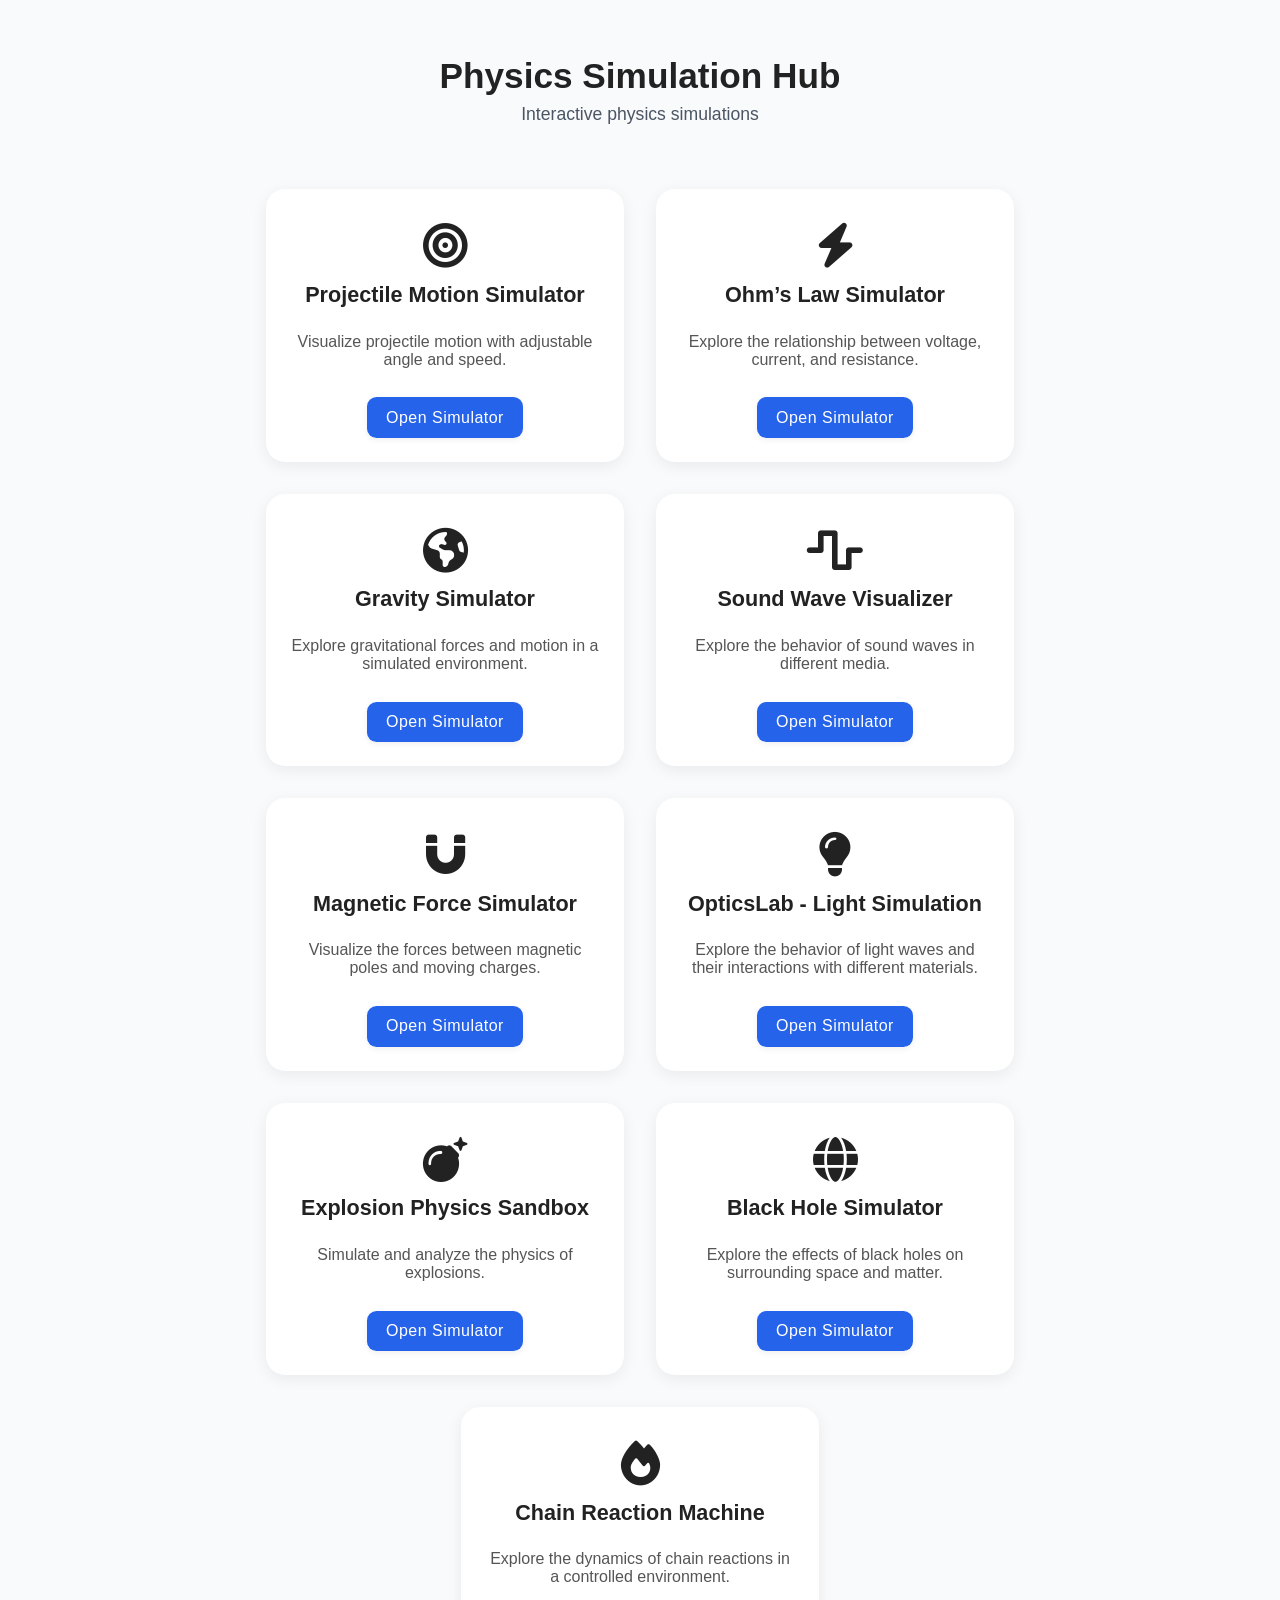
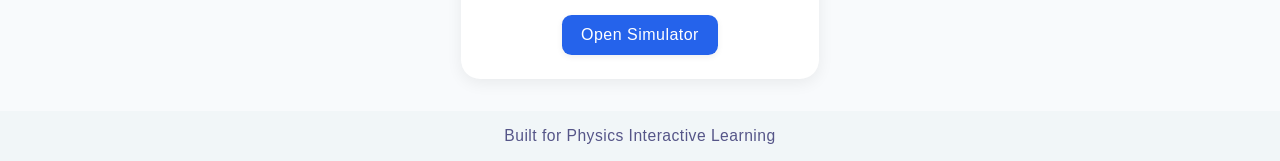
==== index.html @ c5a839e2 "Add files via upload" ====
<!DOCTYPE html>
<html lang="en">
<head>
  <meta charset="UTF-8">
  <meta name="viewport" content="width=device-width,initial-scale=1.0">
  <title>Physics Simulation Hub</title>
  <link rel="stylesheet" href="head.css">
  <link rel="stylesheet" href="https://cdnjs.cloudflare.com/ajax/libs/font-awesome/6.5.0/css/all.min.css">
</head>
<body>
  <header class="dashboard-header">
    <h1>Physics Simulation Hub</h1>
    <p class="intro">Interactive physics simulations</p>
  </header>
  <main class="dashboard-main">
    <!-- All cards inside one card-grid container -->
    <div class="card-grid">

      <div class="project-card" id="projectile-card">
        <div class="card-emoji"><i class="fa-solid fa-bullseye"></i></div>
        <h2>Projectile Motion Simulator</h2>
        <p>Visualize projectile motion with adjustable angle and speed.</p>
        <button class="open-btn" data-target="projects/projectile.html">Open Simulator</button>
      </div>

      <div class="project-card" id="ohms-card">
        <div class="card-emoji"><i class="fa-solid fa-bolt"></i>
</div>
        <h2>Ohm’s Law Simulator</h2>
        <p>Explore the relationship between voltage, current, and resistance.</p>
        <button class="open-btn" data-target="projects/ohms.html">Open Simulator</button>
      </div>

      <div class="project-card" id="gravity-card">
        <div class="card-emoji"><i class="fa-solid fa-earth-americas"></i></div>
        <h2>Gravity Simulator</h2>
        <p>Explore gravitational forces and motion in a simulated environment.</p>
        <button class="open-btn" data-target="projects/gravity playground.html">Open Simulator</button>
      </div>

      <div class="project-card" id="circuit-card">
        <div class="card-emoji"><i class="fa-solid fa-wave-square"></i></div>
        <h2>Sound Wave Visualizer</h2>
        <p>Explore the behavior of sound waves in different media.</p>
        <button class="open-btn" data-target="projects/sound.html">Open Simulator</button>
      </div>

      <div class="project-card" id="spring-card">
        <div class="card-emoji"><i class="fa-solid fa-magnet"></i></div>
        <h2>Magnetic Force Simulator</h2>
        <p>Visualize the forces between magnetic poles and moving charges.</p>
        <button class="open-btn" data-target="projects/spring.html">Open Simulator</button>
      </div>

      <div class="project-card" id="gravity-card">
        <div class="card-emoji"><i class="fa-solid fa-lightbulb"></i></div>
        <h2>OpticsLab - Light Simulation</h2>
        <p>Explore the behavior of light waves and their interactions with different materials.</p>
        <button class="open-btn" data-target="projects/optics.html">Open Simulator</button>
      </div>

      <div class="project-card" id="waves-card">
        <div class="card-emoji"><i class="fa-solid fa-bomb"></i></div>
        <h2>Explosion Physics Sandbox</h2>
        <p>Simulate and analyze the physics of explosions.</p>
        <button class="open-btn" data-target="projects/explosion.html">Open Simulator</button>
      </div>

      <div class="project-card" id="newton-card">
        <div class="card-emoji"><i class="fa-solid fa-globe"></i></div>
        <h2>Black Hole Simulator</h2>
        <p>Explore the effects of black holes on surrounding space and matter.</p>
        <button class="open-btn" data-target="projects/blackhole.html">Open Simulator</button>
      </div>


      <div class="project-card" id="thermo-card">
        <div class="card-emoji"><i class="fa-solid fa-fire"></i></div>
        <h2>Chain Reaction Machine</h2>
        <p>Explore the dynamics of chain reactions in a controlled environment.</p>
        <button class="open-btn" data-target="projects/thermo.html">Open Simulator</button>
      </div>
    </div>
  </main>
  <footer>
    Built for Physics Interactive Learning
  </footer>
  <script src="head.js"></script>
</body>
</html>
---- head.css ----
/* Reset & Base Styles */
body {
  margin: 0;
  padding: 0;
  font-family: 'Inter', Arial, sans-serif;
  background: #f8fafc;
  color: #222;
  min-height: 100vh;
  display: flex;
  flex-direction: column;
}
header.dashboard-header {
  text-align: center;
  padding-top: 2rem;
  padding-bottom: .5rem;
}
.dashboard-header h1 {
  margin-bottom: .25em;
  font-size: 2.2rem;
}
.intro {
  font-size: 1.1rem;
  color: #4b5563;
  margin-top: 0;
  margin-bottom: 1.5rem;
}

/* Card Layout */
.card-grid {
  display: flex;
  justify-content: center;
  align-items: stretch;
  gap: 2rem;
  flex-wrap: wrap;
  padding: 2rem 1rem;
  max-width: 900px;
  margin: 0 auto;
}
.project-card {
  background: #fff;
  border-radius: 1.2em;
  box-shadow: 0 4px 16px 0 #0001;
  padding: 2rem 1.5rem 1.5rem 1.5rem;
  text-align: center;
  transition: transform 0.2s, box-shadow 0.2s;
  width: 310px;
  display: flex;
  flex-direction: column;
  align-items: center;
  position: relative;
  cursor: pointer;
}
.project-card:hover {
  transform: translateY(-6px) scale(1.025);
  box-shadow: 0 8px 24px 0 #0002;
  background: #eef7fb;
}
.card-emoji {
  font-size: 2.8rem;
  margin-bottom: .6rem;
  user-select: none;
  transition: transform 0.2s;
}
.project-card:hover .card-emoji {
  transform: rotate(-10deg) scale(1.09);
}
.project-card h2 {
  margin-top: 0;
  margin-bottom: .4em;
  font-size: 1.35rem;
}
.project-card p {
  color: #555;
  font-size: 1rem;
  margin-bottom: 1.8em;
}
.open-btn {
  padding: 0.7em 1.2em;
  background: #2563eb;
  color: #fff;
  border: none;
  border-radius: .6em;
  font-size: 1rem;
  letter-spacing: 0.03em;
  cursor: pointer;
  outline: none;
  box-shadow: 0 2px 6px 0 #0001;
  transition: background .16s, transform .14s;
}
.open-btn:hover, .open-btn:focus {
  background: #1e40af;
  transform: scale(1.05);
}

.dashboard-main {
  flex: 1;
  display: flex;
  align-items: center;
  justify-content: center;
}

/* Footer */
footer {
  text-align: center;
  color: #558;
  padding: 1em;
  background: #f1f6f8;
  letter-spacing: 0.03em;
  font-size: 0.98rem;
  margin-top: auto;
}

/* Responsive Styles */
@media (max-width: 500px) {
  .project-card {
    padding: 1.2rem .5rem 1rem .5rem;
    font-size: .97rem;
  }
  .card-emoji {
    font-size: 2.1rem;
  }
}
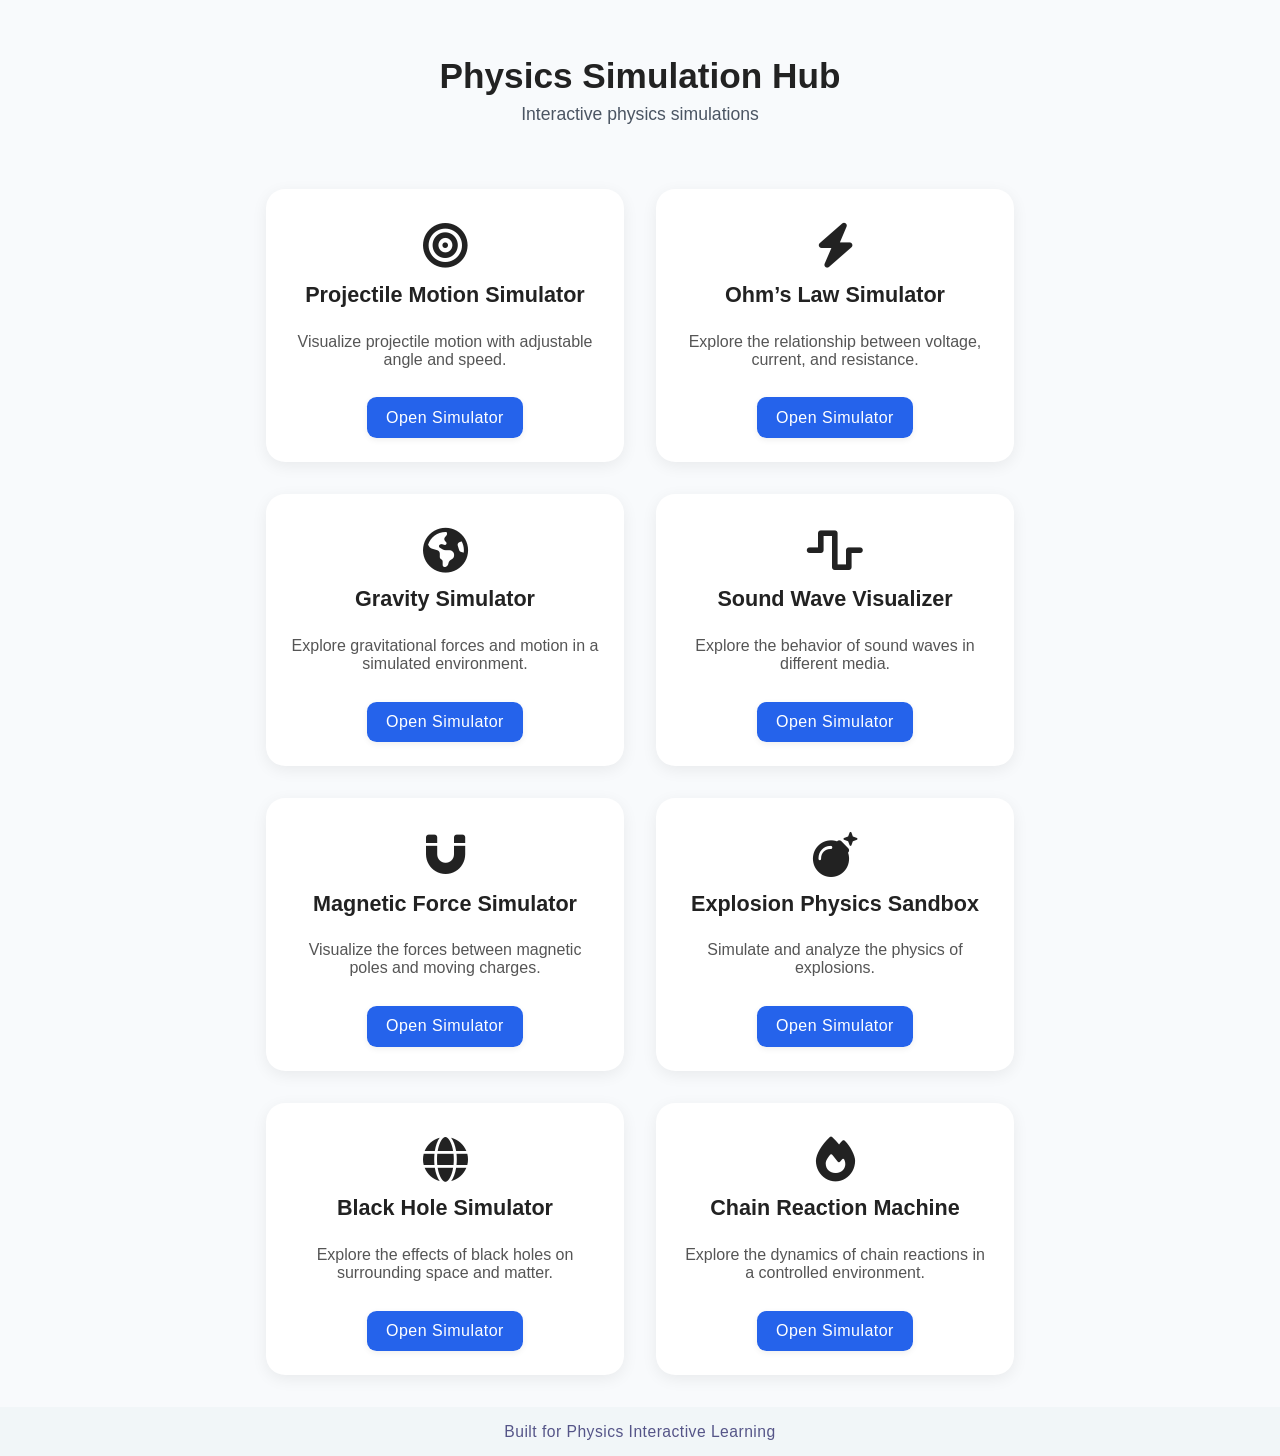
==== commit a02e1a64: "Add files via upload" ====
--- a/index.html
+++ b/index.html
@@ -20,57 +20,50 @@
         <div class="card-emoji"><i class="fa-solid fa-bullseye"></i></div>
         <h2>Projectile Motion Simulator</h2>
         <p>Visualize projectile motion with adjustable angle and speed.</p>
-        <button class="open-btn" data-target="projects/projectile.html">Open Simulator</button>
+        <button class="open-btn" data-target="projectile.html">Open Simulator</button>
       </div>
 
       <div class="project-card" id="ohms-card">
-        <div class="card-emoji"><i class="fa-solid fa-bolt"></i>
-</div>
+        <div class="card-emoji"><i class="fa-solid fa-bolt"></i></div>
         <h2>Ohm’s Law Simulator</h2>
         <p>Explore the relationship between voltage, current, and resistance.</p>
-        <button class="open-btn" data-target="projects/ohms.html">Open Simulator</button>
+        <button class="open-btn" data-target="ohms.html">Open Simulator</button>
       </div>
 
       <div class="project-card" id="gravity-card">
         <div class="card-emoji"><i class="fa-solid fa-earth-americas"></i></div>
         <h2>Gravity Simulator</h2>
         <p>Explore gravitational forces and motion in a simulated environment.</p>
-        <button class="open-btn" data-target="projects/gravity playground.html">Open Simulator</button>
+        <button class="open-btn" data-target="gravity playground.html">Open Simulator</button>
       </div>
 
       <div class="project-card" id="circuit-card">
         <div class="card-emoji"><i class="fa-solid fa-wave-square"></i></div>
         <h2>Sound Wave Visualizer</h2>
         <p>Explore the behavior of sound waves in different media.</p>
-        <button class="open-btn" data-target="projects/sound.html">Open Simulator</button>
+        <button class="open-btn" data-target="sound.html">Open Simulator</button>
       </div>
 
       <div class="project-card" id="spring-card">
         <div class="card-emoji"><i class="fa-solid fa-magnet"></i></div>
         <h2>Magnetic Force Simulator</h2>
         <p>Visualize the forces between magnetic poles and moving charges.</p>
-        <button class="open-btn" data-target="projects/spring.html">Open Simulator</button>
+        <button class="open-btn" data-target="magnetic.html">Open Simulator</button>
       </div>
 
-      <div class="project-card" id="gravity-card">
-        <div class="card-emoji"><i class="fa-solid fa-lightbulb"></i></div>
-        <h2>OpticsLab - Light Simulation</h2>
-        <p>Explore the behavior of light waves and their interactions with different materials.</p>
-        <button class="open-btn" data-target="projects/optics.html">Open Simulator</button>
-      </div>
 
       <div class="project-card" id="waves-card">
         <div class="card-emoji"><i class="fa-solid fa-bomb"></i></div>
         <h2>Explosion Physics Sandbox</h2>
         <p>Simulate and analyze the physics of explosions.</p>
-        <button class="open-btn" data-target="projects/explosion.html">Open Simulator</button>
+        <button class="open-btn" data-target="explosion.html">Open Simulator</button>
       </div>
 
       <div class="project-card" id="newton-card">
         <div class="card-emoji"><i class="fa-solid fa-globe"></i></div>
         <h2>Black Hole Simulator</h2>
         <p>Explore the effects of black holes on surrounding space and matter.</p>
-        <button class="open-btn" data-target="projects/blackhole.html">Open Simulator</button>
+        <button class="open-btn" data-target="blackhole.html">Open Simulator</button>
       </div>
 
 
@@ -78,7 +71,7 @@
         <div class="card-emoji"><i class="fa-solid fa-fire"></i></div>
         <h2>Chain Reaction Machine</h2>
         <p>Explore the dynamics of chain reactions in a controlled environment.</p>
-        <button class="open-btn" data-target="projects/thermo.html">Open Simulator</button>
+        <button class="open-btn" data-target="thermo.html">Open Simulator</button>
       </div>
     </div>
   </main>
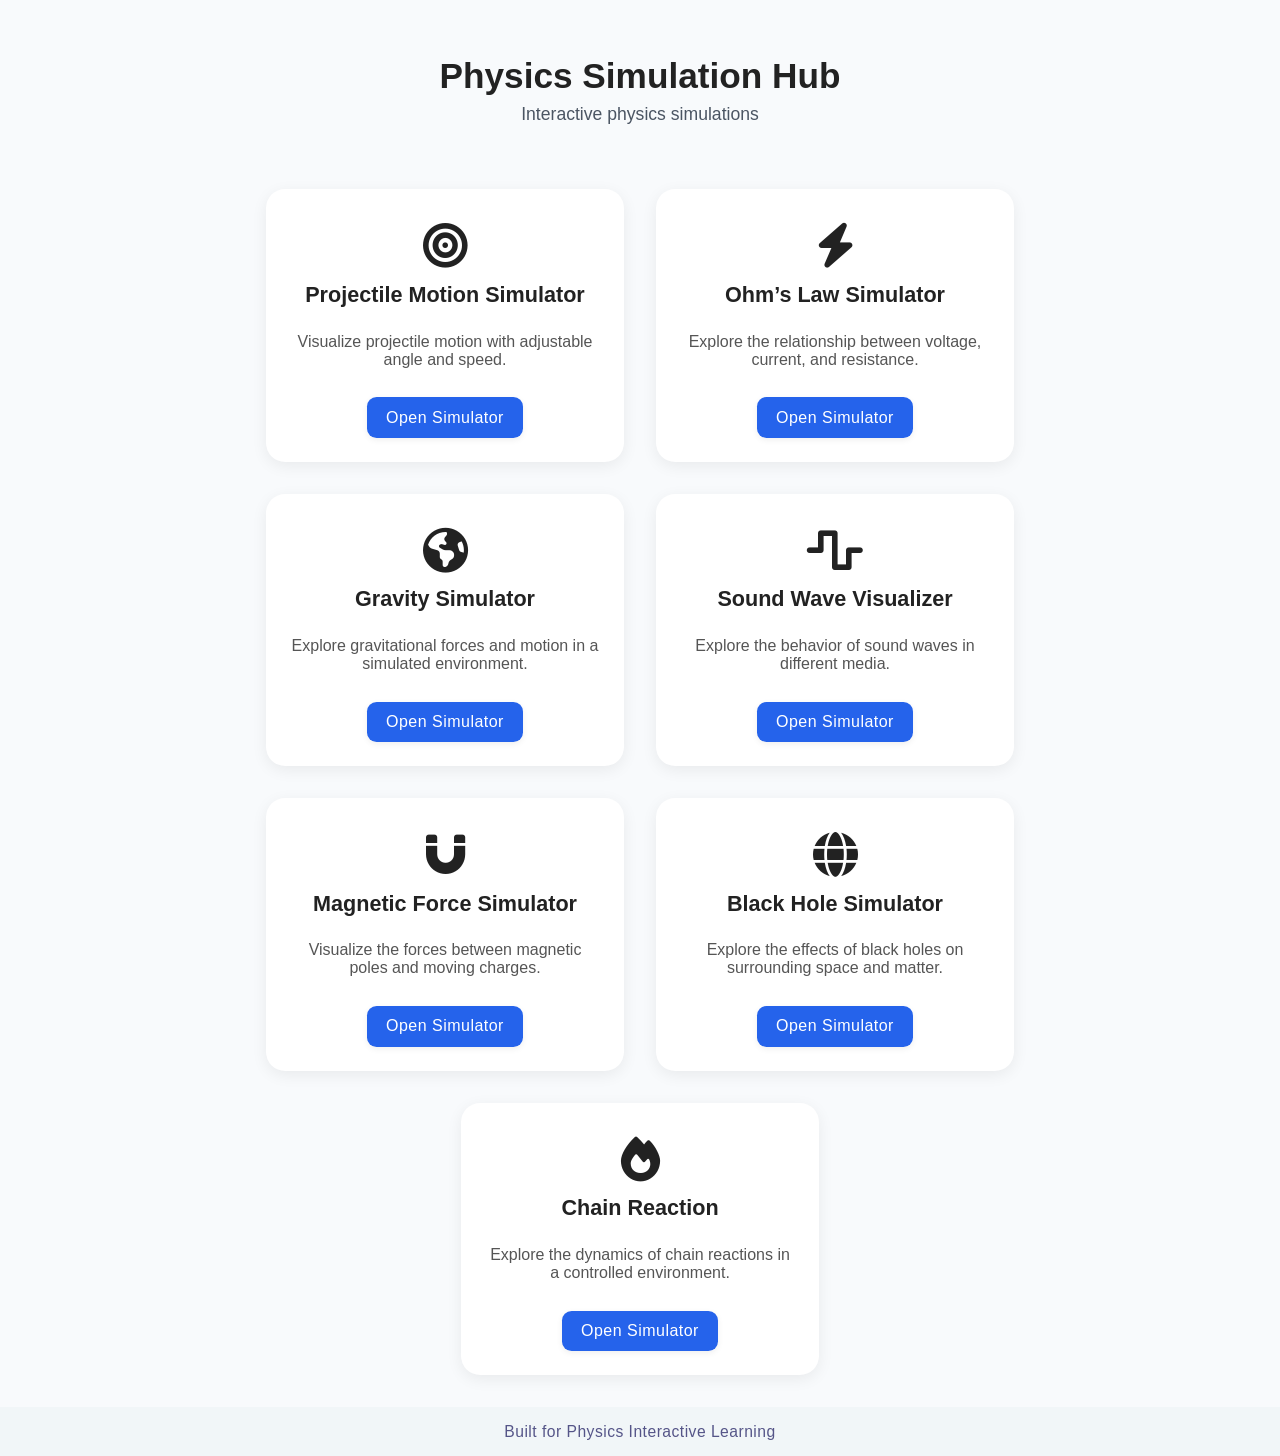
==== commit 1a8ae8e3: "Add files via upload" ====
--- a/index.html
+++ b/index.html
@@ -13,7 +13,6 @@
     <p class="intro">Interactive physics simulations</p>
   </header>
   <main class="dashboard-main">
-    <!-- All cards inside one card-grid container -->
     <div class="card-grid">
 
       <div class="project-card" id="projectile-card">
@@ -52,13 +51,6 @@
       </div>
 
 
-      <div class="project-card" id="waves-card">
-        <div class="card-emoji"><i class="fa-solid fa-bomb"></i></div>
-        <h2>Explosion Physics Sandbox</h2>
-        <p>Simulate and analyze the physics of explosions.</p>
-        <button class="open-btn" data-target="explosion.html">Open Simulator</button>
-      </div>
-
       <div class="project-card" id="newton-card">
         <div class="card-emoji"><i class="fa-solid fa-globe"></i></div>
         <h2>Black Hole Simulator</h2>
@@ -69,7 +61,7 @@
 
       <div class="project-card" id="thermo-card">
         <div class="card-emoji"><i class="fa-solid fa-fire"></i></div>
-        <h2>Chain Reaction Machine</h2>
+        <h2>Chain Reaction</h2>
         <p>Explore the dynamics of chain reactions in a controlled environment.</p>
         <button class="open-btn" data-target="thermo.html">Open Simulator</button>
       </div>
